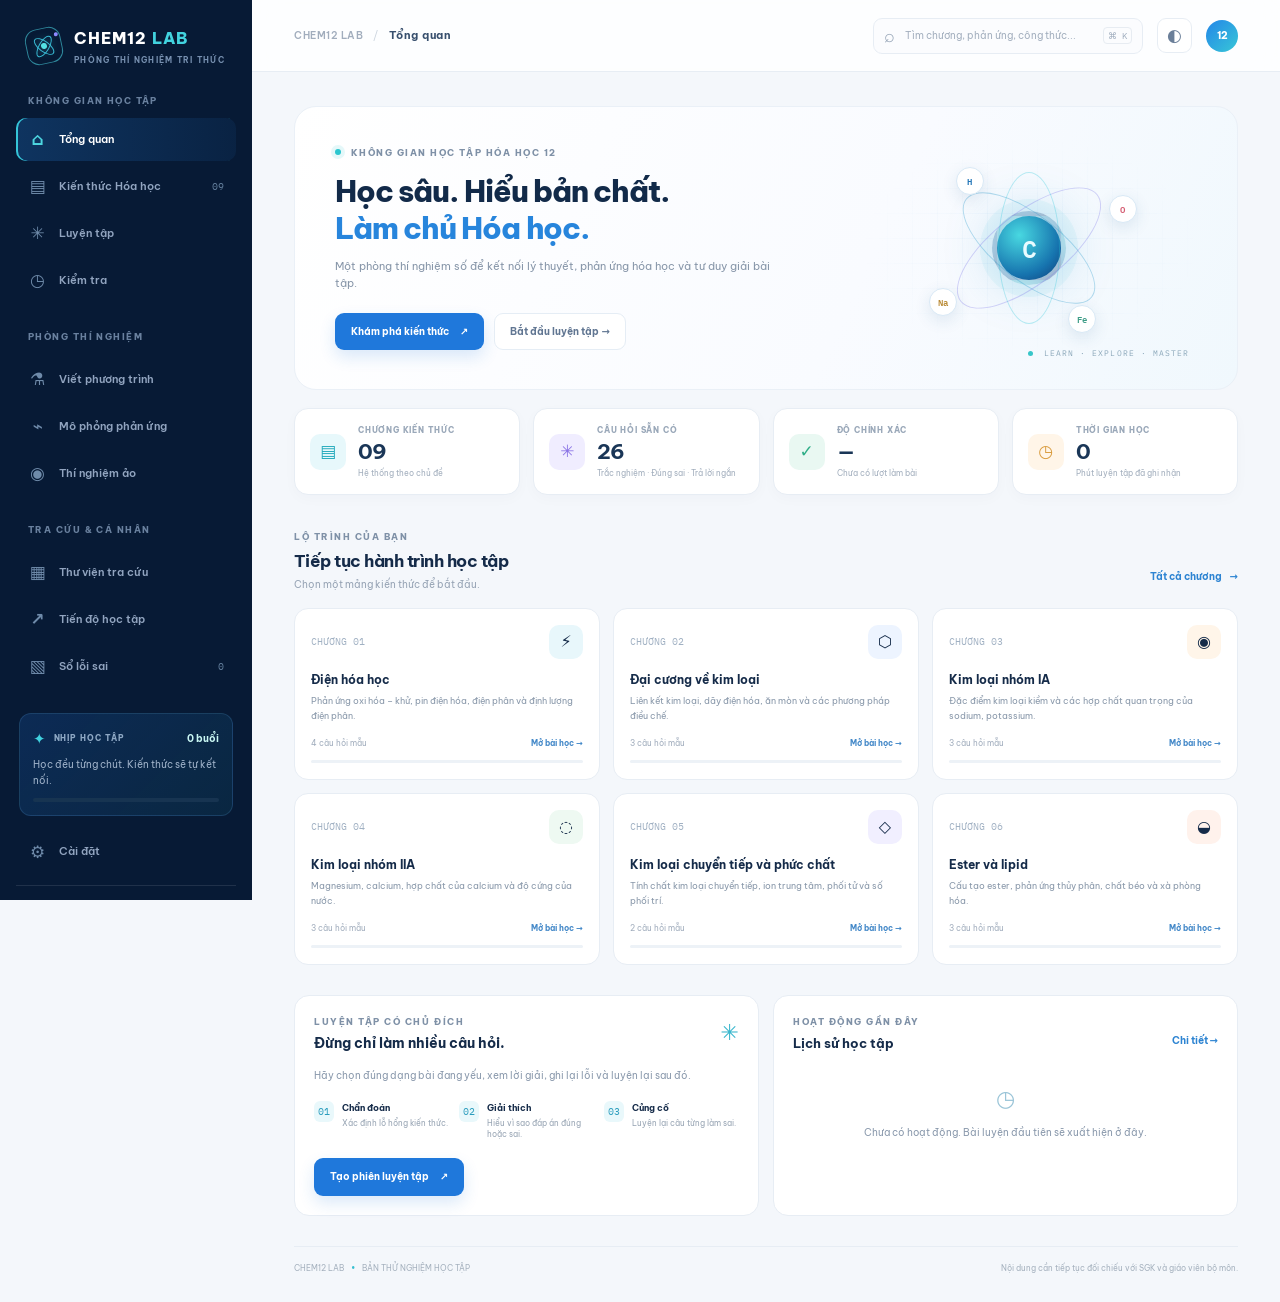
==== chem12-lab/index.html @ 18460ccc "Add CHEM12 LAB Vietnamese learning platform" ====
<!doctype html>
<html lang="vi">
<head>
<meta charset="utf-8"><meta name="viewport" content="width=device-width,initial-scale=1"><meta name="theme-color" content="#071a35">
<meta name="description" content="CHEM12 LAB - Không gian học tập, luyện tập và khám phá Hóa học lớp 12 bằng tiếng Việt.">
<title>CHEM12 LAB | Học Hóa 12 thông minh</title>
<link rel="preconnect" href="https://fonts.googleapis.com"><link rel="preconnect" href="https://fonts.gstatic.com" crossorigin>
<link href="https://fonts.googleapis.com/css2?family=Be+Vietnam+Pro:wght@400;500;600;700;800&family=IBM+Plex+Mono:wght@400;500;600&display=swap" rel="stylesheet">
<link rel="stylesheet" href="styles.css"><script defer src="app.js"></script>
</head>
<body>
<div class="app-shell">
<aside class="sidebar" id="sidebar">
<a class="brand" href="#tong-quan" aria-label="CHEM12 LAB - Trang chủ"><span class="brand-mark"><span class="brand-orbit"></span><span class="brand-dot"></span></span><span><strong>CHEM12 <em>LAB</em></strong><small>PHÒNG THÍ NGHIỆM TRI THỨC</small></span></a>
<div class="side-label">KHÔNG GIAN HỌC TẬP</div>
<nav class="nav-list" id="main-nav" aria-label="Điều hướng chính">
<button class="nav-item active" data-view="home"><span class="nav-icon">⌂</span><span>Tổng quan</span></button>
<button class="nav-item" data-view="knowledge"><span class="nav-icon">▤</span><span>Kiến thức Hóa học</span><span class="nav-count">09</span></button>
<button class="nav-item" data-view="practice"><span class="nav-icon">✳</span><span>Luyện tập</span></button>
<button class="nav-item" data-view="exam"><span class="nav-icon">◷</span><span>Kiểm tra</span></button>
<div class="side-label side-label-spaced">PHÒNG THÍ NGHIỆM</div>
<button class="nav-item" data-view="equations"><span class="nav-icon">⚗</span><span>Viết phương trình</span></button>
<button class="nav-item" data-view="lab"><span class="nav-icon">⌁</span><span>Mô phỏng phản ứng</span></button>
<button class="nav-item" data-view="experiments"><span class="nav-icon">◉</span><span>Thí nghiệm ảo</span></button>
<div class="side-label side-label-spaced">TRA CỨU & CÁ NHÂN</div>
<button class="nav-item" data-view="reference"><span class="nav-icon">▦</span><span>Thư viện tra cứu</span></button>
<button class="nav-item" data-view="progress"><span class="nav-icon">↗</span><span>Tiến độ học tập</span></button>
<button class="nav-item" data-view="notebook"><span class="nav-icon">▧</span><span>Sổ lỗi sai</span><span class="nav-count" id="error-count">0</span></button>
</nav>
<div class="sidebar-bottom">
<div class="streak-card"><div class="streak-top"><span class="streak-flame">✦</span><span>NHỊP HỌC TẬP</span><b id="streak-days">0 ngày</b></div><p>Học đều từng chút. Kiến thức sẽ tự kết nối.</p><div class="streak-track"><i id="streak-fill"></i></div></div>
<button class="nav-item settings-link" data-view="settings"><span class="nav-icon">⚙</span><span>Cài đặt</span></button>
<div class="profile-mini"><div class="avatar">12</div><div><strong>Học sinh Hóa 12</strong><small>Hồ sơ trên thiết bị này</small></div><span class="online-dot"></span></div>
</div>
</aside>
<main class="main-area">
<header class="topbar"><div class="topbar-left"><button class="mobile-menu" id="mobile-menu" aria-label="Mở điều hướng">☰</button><div class="breadcrumb"><span>CHEM12 LAB</span><b>/</b><strong id="breadcrumb-current">Tổng quan</strong></div></div><div class="topbar-actions"><label class="global-search"><span>⌕</span><input id="global-search" type="search" placeholder="Tìm chương, phản ứng, công thức..." autocomplete="off"><kbd>⌘ K</kbd></label><button class="icon-button" id="theme-toggle" aria-label="Đổi giao diện" title="Đổi giao diện">◐</button><div class="top-avatar">12</div></div></header>
<div class="content-wrap" id="view-root">
<section class="welcome-row"><div><div class="eyebrow"><span class="eyebrow-pulse"></span> KHÔNG GIAN HỌC TẬP HÓA HỌC 12</div><h1>Học sâu. Hiểu bản chất.<br><span>Làm chủ Hóa học.</span></h1><p class="welcome-copy">Một phòng thí nghiệm số để kết nối lý thuyết, phản ứng hóa học và tư duy giải bài tập.</p><div class="welcome-actions"><button class="btn btn-primary" data-goto="knowledge">Khám phá kiến thức <span>↗</span></button><button class="btn btn-quiet" data-goto="practice">Bắt đầu luyện tập <span>→</span></button></div></div>
<div class="hero-visual" aria-hidden="true"><div class="hero-grid"></div><div class="orbit orbit-one"></div><div class="orbit orbit-two"></div><div class="orbit orbit-three"></div><div class="molecule-core">C</div><span class="atom atom-a">H</span><span class="atom atom-b">O</span><span class="atom atom-c">Na</span><span class="atom atom-d">Fe</span><div class="visual-caption"><i></i> LEARN · EXPLORE · MASTER</div></div></section>
<section class="stats-grid" id="home-stats">
<article class="stat-card"><div class="stat-icon cyan">▤</div><div><span>CHƯƠNG KIẾN THỨC</span><strong id="stat-chapters">09</strong><small>Hệ thống theo chủ đề</small></div></article>
<article class="stat-card"><div class="stat-icon violet">✳</div><div><span>CÂU HỎI SẴN CÓ</span><strong id="stat-questions">24</strong><small>Trắc nghiệm · Đúng sai · Trả lời ngắn</small></div></article>
<article class="stat-card"><div class="stat-icon mint">✓</div><div><span>ĐỘ CHÍNH XÁC</span><strong id="stat-accuracy">—</strong><small id="stat-attempts">Chưa có lượt làm bài</small></div></article>
<article class="stat-card"><div class="stat-icon amber">◷</div><div><span>THỜI GIAN HỌC</span><strong id="stat-time">0</strong><small>Phút luyện tập đã ghi nhận</small></div></article>
</section>
<section class="section-block"><div class="section-heading"><div><div class="eyebrow">LỘ TRÌNH CỦA BẠN</div><h2>Tiếp tục hành trình học tập</h2><p>Chọn một mảng kiến thức để bắt đầu.</p></div><button class="text-link" data-goto="knowledge">Tất cả chương <span>→</span></button></div><div class="module-grid" id="home-modules"></div></section>
<section class="dashboard-bottom">
<article class="panel focus-panel"><div class="panel-heading"><div><div class="eyebrow">LUYỆN TẬP CÓ CHỦ ĐÍCH</div><h3>Đừng chỉ làm nhiều câu hỏi.</h3></div><span class="panel-symbol">✳</span></div><p>Hãy chọn đúng dạng bài đang yếu, xem lời giải, ghi lại lỗi và luyện lại sau đó.</p><div class="focus-list"><div><span class="focus-number">01</span><span><b>Chẩn đoán</b><small>Xác định lỗ hổng kiến thức.</small></span></div><div><span class="focus-number">02</span><span><b>Giải thích</b><small>Hiểu vì sao đáp án đúng hoặc sai.</small></span></div><div><span class="focus-number">03</span><span><b>Củng cố</b><small>Luyện lại câu từng làm sai.</small></span></div></div><button class="btn btn-primary" data-goto="practice">Tạo phiên luyện tập <span>↗</span></button></article>
<article class="panel activity-panel"><div class="section-heading compact"><div><div class="eyebrow">HOẠT ĐỘNG GẦN ĐÂY</div><h3>Lịch sử học tập</h3></div><button class="text-link" data-goto="progress">Chi tiết →</button></div><div id="recent-activity" class="activity-list"><div class="empty-state small-empty"><span>◷</span><p>Chưa có hoạt động. Bài luyện đầu tiên sẽ xuất hiện ở đây.</p></div></div></article>
</section>
<footer class="footer"><span>CHEM12 LAB <i>•</i> BẢN THỬ NGHIỆM HỌC TẬP</span><span>Nội dung cần tiếp tục đối chiếu với SGK và giáo viên bộ môn.</span></footer>
</div>
</main></div>
<div class="toast-region" id="toast-region" aria-live="polite"></div>
<div class="modal-backdrop" id="modal-backdrop" hidden><div class="modal-card" id="modal-card" role="dialog" aria-modal="true"></div></div>
</body></html>
---- chem12-lab/styles.css ----
:root{--bg:#f4f7fb;--panel:#fff;--ink:#152b49;--muted:#7e8da3;--line:#e7edf4;--navy:#071a35;--blue:#2879e8;--cyan:#27c4d8;--violet:#8a77ef;--mint:#31ba92;--amber:#e8a84a;--shadow:0 12px 36px rgba(20,43,76,.06);--font:'Be Vietnam Pro',system-ui,sans-serif;--mono:'IBM Plex Mono',monospace}
*{box-sizing:border-box}html{scroll-behavior:smooth}body{margin:0;background:var(--bg);color:var(--ink);font-family:var(--font);font-size:13px;line-height:1.55}button,input,select,textarea{font:inherit}button{cursor:pointer}.sidebar{position:fixed;z-index:20;inset:0 auto 0 0;width:252px;background:var(--navy);color:#d8e4f4;padding:24px 16px 16px;display:flex;flex-direction:column;overflow-y:auto}.brand{display:flex;align-items:center;gap:12px;padding:2px 10px 28px;color:#fff;text-decoration:none}.brand strong{display:block;font-size:16px;letter-spacing:.06em;font-weight:800}.brand em{color:#42d3df;font-style:normal}.brand small{display:block;margin-top:3px;color:#7790b0;font-size:8px;font-weight:700;letter-spacing:.16em}.brand-mark{position:relative;width:36px;height:36px;border:1px solid rgba(73,209,223,.6);border-radius:12px;display:grid;place-items:center;transform:rotate(-12deg)}.brand-mark:before,.brand-mark:after{content:"";position:absolute;border:1px solid #38b8d2;border-radius:50%;width:22px;height:9px;transform:rotate(48deg)}.brand-mark:after{transform:rotate(-48deg)}.brand-orbit{width:6px;height:6px;border-radius:50%;background:#54e1e4;box-shadow:0 0 12px #54e1e4}.brand-dot{position:absolute;width:4px;height:4px;border-radius:50%;background:#8d8aff;right:1px;top:6px}.side-label{font-size:9px;letter-spacing:.16em;color:#69809e;font-weight:800;padding:0 12px 10px}.side-label-spaced{margin-top:24px}.nav-list{display:flex;flex-direction:column;gap:4px}.nav-item{display:flex;align-items:center;gap:12px;min-height:43px;border:0;background:transparent;color:#91a4bf;text-align:left;padding:0 12px;border-radius:10px;font-size:11px;font-weight:600;transition:.2s}.nav-item:hover{background:rgba(255,255,255,.06);color:#fff}.nav-item.active{background:linear-gradient(90deg,rgba(38,135,232,.24),rgba(38,135,232,.08));color:#fff;box-shadow:inset 2px 0 #35c5d8}.nav-icon{width:19px;text-align:center;font-size:17px;color:#6f8baa}.nav-item.active .nav-icon{color:#4dd5df}.nav-count{margin-left:auto;font:10px var(--mono);color:#65819f}.sidebar-bottom{margin-top:auto}.streak-card{margin:25px 3px 14px;padding:13px;background:linear-gradient(135deg,rgba(40,121,232,.18),rgba(39,196,216,.08));border:1px solid rgba(93,160,215,.2);border-radius:12px}.streak-top{display:flex;align-items:center;gap:7px;font-size:8px;letter-spacing:.12em;font-weight:800;color:#8ea8c4}.streak-top b{margin-left:auto;color:#c8f6f2;font-size:10px;letter-spacing:0}.streak-flame{color:#41d2df;font-size:15px}.streak-card p{font-size:10px;color:#9eb1c8;margin:7px 0 10px}.streak-track{height:4px;border-radius:10px;background:#173451;overflow:hidden}.streak-track i{display:block;height:100%;width:0;background:#37d3db;border-radius:10px;transition:width .4s}.settings-link{margin-bottom:12px}.profile-mini{border-top:1px solid rgba(255,255,255,.1);padding:15px 7px 2px;display:flex;align-items:center;gap:10px}.avatar,.top-avatar{display:grid;place-items:center;border-radius:50%;background:linear-gradient(135deg,#2386e8,#38c7d7);color:#fff;font-weight:800}.avatar{width:31px;height:31px;font-size:10px}.profile-mini strong{display:block;font-size:10px;color:#d8e4f2}.profile-mini small{display:block;font-size:9px;color:#7288a4}.online-dot{width:6px;height:6px;background:#3ac99d;border-radius:50%;margin-left:auto}
.main-area{margin-left:252px;min-height:100vh}.topbar{height:72px;border-bottom:1px solid var(--line);background:rgba(255,255,255,.82);backdrop-filter:blur(14px);display:flex;align-items:center;justify-content:space-between;padding:0 42px;position:sticky;top:0;z-index:15}.breadcrumb{display:flex;align-items:center;gap:10px;font-size:10px;color:#a1adbd;font-weight:600;letter-spacing:.05em}.breadcrumb b{color:#ccd5df;font-weight:400}.breadcrumb strong{color:#38506e;font-size:11px}.topbar-actions{display:flex;align-items:center;gap:14px}.global-search{height:36px;width:270px;display:flex;align-items:center;gap:8px;padding:0 10px;border:1px solid var(--line);background:#fbfcfe;border-radius:9px;color:#94a3b5}.global-search span{font-size:18px}.global-search input{border:0;outline:0;background:transparent;width:100%;min-width:0;color:var(--ink);font-size:10px}.global-search input::placeholder{color:#a4b0bf}.global-search kbd{white-space:nowrap;border:1px solid #e7ecf2;border-radius:4px;padding:2px 4px;font:9px var(--mono);color:#9eacbd}.icon-button{width:35px;height:35px;border:1px solid var(--line);border-radius:9px;background:#fff;color:#6b7f99;font-size:17px}.top-avatar{width:32px;height:32px;font-size:10px}.mobile-menu{display:none;border:0;background:transparent;color:var(--ink);font-size:21px}.content-wrap{max-width:1500px;margin:auto;padding:34px 42px 28px}.welcome-row{display:grid;grid-template-columns:1.2fr .8fr;align-items:center;gap:24px;min-height:265px;background:linear-gradient(115deg,#fff 0%,#f9fbff 60%,#f0f8fd 100%);border:1px solid #eaf0f7;border-radius:22px;padding:31px 40px;position:relative;overflow:hidden}.eyebrow{font-size:9px;letter-spacing:.17em;font-weight:800;color:#7f91a7}.eyebrow-pulse{display:inline-block;width:6px;height:6px;background:#2ac6cf;box-shadow:0 0 0 4px rgba(42,198,207,.12);border-radius:50%;margin-right:6px;vertical-align:1px}.welcome-row h1{font-size:30px;line-height:1.25;letter-spacing:-.04em;margin:13px 0 10px;font-weight:800;color:#122a49}.welcome-row h1 span{color:#2785dc}.welcome-copy{font-size:11px;color:#8796a9;max-width:450px;margin:0 0 21px}.welcome-actions{display:flex;gap:10px;flex-wrap:wrap}.btn{border-radius:9px;border:1px solid transparent;padding:10px 15px;font-size:10px;font-weight:700;transition:.2s}.btn-primary{background:#1f78db;color:#fff;box-shadow:0 7px 16px rgba(31,120,219,.16)}.btn-primary:hover{background:#1768c2;transform:translateY(-1px)}.btn-primary span{margin-left:9px}.btn-quiet{background:#fff;border-color:#e5edf5;color:#617692}.btn-quiet:hover{border-color:#b8d8f1;color:#2376c9}.hero-visual{height:220px;position:relative;display:grid;place-items:center;isolation:isolate}.hero-grid{position:absolute;inset:0;background-image:linear-gradient(rgba(38,130,204,.05) 1px,transparent 1px),linear-gradient(90deg,rgba(38,130,204,.05) 1px,transparent 1px);background-size:25px 25px;mask-image:radial-gradient(ellipse,black,transparent 72%);z-index:-1}.molecule-core{display:grid;place-items:center;width:74px;height:74px;border-radius:50%;color:#e8fbff;font:600 25px var(--mono);background:radial-gradient(circle at 35% 30%,#48d8e1,#1673ae 65%,#113b76);border:5px solid rgba(255,255,255,.6);box-shadow:0 0 0 12px rgba(53,190,219,.08),0 0 50px rgba(35,143,201,.25)}.orbit{position:absolute;border:1px solid rgba(47,154,202,.35);border-radius:50%;width:160px;height:66px;transform:rotate(38deg)}.orbit-two{transform:rotate(-38deg);width:174px;height:72px;border-color:rgba(133,126,232,.35)}.orbit-three{transform:rotate(90deg);width:152px;height:62px;border-color:rgba(39,196,216,.3)}.atom{position:absolute;display:grid;place-items:center;width:28px;height:28px;border-radius:50%;background:#fff;box-shadow:0 5px 16px rgba(30,90,140,.12);font:600 9px var(--mono);color:#2275b7;border:1px solid #d9e9f6}.atom-a{top:29px;left:28%}.atom-b{top:57px;right:18%;color:#d45d72}.atom-c{bottom:42px;left:20%;color:#ba8b36}.atom-d{bottom:25px;right:30%;color:#3d9c86}.visual-caption{position:absolute;bottom:0;right:8px;font:8px var(--mono);letter-spacing:.13em;color:#8ca8ba}.visual-caption i{display:inline-block;width:5px;height:5px;background:#38c6c9;border-radius:50%;margin-right:5px}
.stats-grid{display:grid;grid-template-columns:repeat(4,1fr);gap:13px;margin:18px 0 35px}.stat-card{background:var(--panel);border:1px solid var(--line);border-radius:14px;padding:15px;display:flex;align-items:center;gap:12px;box-shadow:0 4px 14px rgba(20,43,76,.025)}.stat-icon{width:36px;height:36px;border-radius:10px;display:grid;place-items:center;font-size:17px}.stat-icon.cyan{background:#e7f8fb;color:#25aabc}.stat-icon.violet{background:#f0edff;color:#8972e5}.stat-icon.mint{background:#e9f8f2;color:#2dad86}.stat-icon.amber{background:#fff5e8;color:#d99b3d}.stat-card span{display:block;font-size:8px;letter-spacing:.1em;color:#9aa8b9;font-weight:800}.stat-card strong{display:block;font-size:21px;line-height:1.3;color:#1a3657;letter-spacing:-.04em;margin-top:2px}.stat-card small{display:block;color:#a2aebd;font-size:8px;margin-top:1px}.section-block{margin:0 0 30px}.section-heading{display:flex;align-items:end;justify-content:space-between;gap:16px;margin-bottom:15px}.section-heading h2{font-size:17px;letter-spacing:-.03em;margin:4px 0 3px}.section-heading p{font-size:10px;color:#97a4b5;margin:0}.text-link{border:0;background:transparent;color:#2d84d2;font-size:10px;font-weight:700;padding:8px 0}.text-link span{margin-left:6px}.module-grid{display:grid;grid-template-columns:repeat(3,1fr);gap:13px}.module-card{background:#fff;border:1px solid var(--line);border-radius:14px;padding:16px;position:relative;overflow:hidden;transition:.2s;cursor:pointer}.module-card:hover{transform:translateY(-3px);box-shadow:var(--shadow);border-color:#cce2f5}.module-top{display:flex;align-items:center;justify-content:space-between}.module-index{font:10px var(--mono);color:#a1b1c3}.module-icon{width:34px;height:34px;border-radius:10px;display:grid;place-items:center;font-size:16px}.module-card h3{font-size:12px;margin:12px 0 5px}.module-card p{color:#8998aa;font-size:9px;line-height:1.6;min-height:30px;margin:0 0 13px}.module-meta{display:flex;align-items:center;justify-content:space-between;color:#a1adbd;font-size:8px}.module-meta b{color:#4388c8;font-weight:700}.module-progress{height:3px;background:#edf2f7;border-radius:8px;margin-top:10px;overflow:hidden}.module-progress i{display:block;width:0;height:100%;background:#36c2d0}.dashboard-bottom{display:grid;grid-template-columns:1fr 1fr;gap:14px}.panel{background:#fff;border:1px solid var(--line);border-radius:15px;padding:19px}.panel-heading{display:flex;justify-content:space-between;align-items:start}.panel h3{font-size:14px;margin:4px 0}.panel p{color:#8b9aad;font-size:10px}.panel-symbol{font-size:22px;color:#3ab7cd}.focus-list{display:grid;grid-template-columns:repeat(3,1fr);gap:10px;margin:17px 0}.focus-list>div{display:flex;gap:8px;align-items:start}.focus-number{font:10px var(--mono);color:#2a9cbd;background:#e9f8fb;border-radius:6px;padding:4px}.focus-list b{display:block;font-size:9px}.focus-list small{display:block;font-size:8px;color:#98a5b4;line-height:1.45;margin-top:3px}.compact{margin-bottom:8px}.compact h3{font-size:13px}.activity-list{display:flex;flex-direction:column}.activity-row{display:flex;align-items:center;gap:10px;padding:10px 0;border-bottom:1px solid #f0f3f7}.activity-row:last-child{border:0}.activity-icon{width:28px;height:28px;border-radius:8px;background:#edf6ff;color:#3289cf;display:grid;place-items:center}.activity-row b{display:block;font-size:9px}.activity-row small{display:block;font-size:8px;color:#9aa8b8}.activity-score{margin-left:auto;font:10px var(--mono);color:#2d9f86}.empty-state{text-align:center;color:#a1afbd;padding:28px 16px}.empty-state span{font-size:22px;color:#9bc5d8}.empty-state p{font-size:10px}.small-empty{padding:16px}.footer{border-top:1px solid var(--line);padding-top:15px;margin-top:30px;display:flex;justify-content:space-between;gap:15px;color:#a5b1be;font-size:8px}.footer i{color:#38bfd0;font-style:normal;padding:0 5px}
.page-head{display:flex;align-items:flex-end;justify-content:space-between;gap:18px;margin:2px 0 23px}.page-head h1{margin:5px 0;font-size:24px;letter-spacing:-.045em}.page-head p{margin:0;color:#8797aa;font-size:11px;max-width:700px}.page-actions{display:flex;gap:8px;flex-wrap:wrap}.card-grid{display:grid;grid-template-columns:repeat(3,1fr);gap:14px}.content-card{background:#fff;border:1px solid var(--line);border-radius:14px;padding:18px}.content-card h3{font-size:13px;margin:8px 0 5px}.content-card p{font-size:10px;color:#8595a9}.tag{display:inline-flex;align-items:center;border-radius:30px;padding:4px 8px;background:#edf7fc;color:#398cb8;font-size:8px;font-weight:700}.tag.violet{background:#f1efff;color:#8170d4}.tag.amber{background:#fff5e7;color:#c78b39}.tag.green{background:#e9f8f1;color:#279a79}.lesson-list{display:grid;grid-template-columns:1fr;gap:12px}.lesson-card{background:#fff;border:1px solid var(--line);border-radius:15px;padding:19px;display:grid;grid-template-columns:52px 1fr auto;gap:15px;align-items:start;cursor:pointer;transition:.2s}.lesson-card:hover{border-color:#bad8ee;box-shadow:var(--shadow)}.lesson-num{width:43px;height:43px;border-radius:12px;background:#eaf6fc;display:grid;place-items:center;color:#2b92bd;font:600 12px var(--mono)}.lesson-card h3{margin:1px 0 4px;font-size:13px}.lesson-card p{margin:0;color:#8798aa;font-size:10px}.lesson-arrow{align-self:center;color:#6b9bc0;font-size:18px}.lesson-detail{background:#fff;border:1px solid var(--line);border-radius:16px;padding:24px}.lesson-detail h2{font-size:19px;margin:5px 0 10px}.lesson-detail h3{font-size:13px;margin:22px 0 8px}.lesson-detail p,.lesson-detail li{font-size:11px;color:#687d96;line-height:1.8}.lesson-detail ul{padding-left:18px}.formula-box{background:#f2f8fc;border:1px solid #e0edf6;border-radius:10px;padding:13px;margin:10px 0;font:13px var(--mono);color:#1e699a}.note-box{background:#fff9ed;border-left:3px solid #eab253;padding:11px 13px;border-radius:8px;color:#846a3e;font-size:10px;margin:14px 0}.filter-row{display:flex;flex-wrap:wrap;gap:9px;margin-bottom:16px}.field{display:flex;flex-direction:column;gap:5px}.field label{color:#8293a8;font-size:9px;font-weight:700}.field input,.field select,.field textarea{border:1px solid #e2eaf2;background:#fff;border-radius:8px;padding:9px 10px;outline:0;color:#24405f;font-size:10px;min-width:130px}.field input:focus,.field select:focus,.field textarea:focus{border-color:#80b9e7;box-shadow:0 0 0 3px rgba(45,132,210,.08)}.practice-layout{display:grid;grid-template-columns:285px 1fr;gap:15px;align-items:start}.settings-panel{background:#fff;border:1px solid var(--line);border-radius:14px;padding:17px;position:sticky;top:88px}.settings-panel h3{font-size:12px;margin:0 0 14px}.settings-panel .field{margin-bottom:12px}.settings-panel .field input,.settings-panel .field select{width:100%}.check-grid{display:grid;grid-template-columns:1fr 1fr;gap:8px}.check-option{display:flex;align-items:center;gap:6px;font-size:9px;color:#647c95}.check-option input{accent-color:#2882d7}.practice-main{min-width:0}.practice-banner{background:linear-gradient(110deg,#0d2c51,#144c77);border-radius:14px;padding:19px;color:#fff;margin-bottom:13px;display:flex;align-items:center;justify-content:space-between;gap:15px}.practice-banner h2{font-size:15px;margin:0 0 3px}.practice-banner p{margin:0;color:#9fc3dd;font-size:9px}.practice-count{font:20px var(--mono);color:#6de0e1}.question-card{background:#fff;border:1px solid var(--line);border-radius:14px;padding:19px;margin-bottom:12px}.question-header{display:flex;align-items:center;gap:7px;margin-bottom:12px;flex-wrap:wrap}.question-id{font:9px var(--mono);color:#95a6b9}.difficulty{font-size:8px;border-radius:20px;padding:4px 7px;background:#f1f5f9;color:#7d8da1}.bookmark-btn{margin-left:auto;border:1px solid #e8edf3;background:white;color:#94a3b4;border-radius:7px;padding:4px 8px;font-size:9px}.bookmark-btn.saved{color:#c88c2a;background:#fff8e9;border-color:#f5e4c5}.question-prompt{font-size:12px;line-height:1.8;color:#263f5e;font-weight:600;margin:0 0 13px}.question-context{background:#f6f9fc;border:1px solid #edf1f6;padding:11px 13px;border-radius:9px;color:#627991;font-size:10px;margin-bottom:13px;line-height:1.75}.option-list{display:grid;gap:8px}.option-row{display:flex;align-items:flex-start;gap:9px;border:1px solid #e8edf3;border-radius:9px;padding:10px;color:#60748c;font-size:10px;cursor:pointer}.option-row:hover{border-color:#b9d8ee;background:#f9fcff}.option-row input{accent-color:#2785d9;margin-top:2px}.tf-grid{display:grid;gap:9px}.tf-row{display:grid;grid-template-columns:1fr auto;gap:12px;align-items:center;padding:10px;border:1px solid #e8edf3;border-radius:9px}.tf-row p{font-size:10px;color:#5d728b;margin:0}.tf-actions{display:flex;gap:5px}.tf-actions button{border:1px solid #dfe7ef;border-radius:7px;padding:6px 9px;font-size:9px;background:#fff;color:#71839b}.tf-actions button.selected{background:#e8f5ff;border-color:#6aabe0;color:#236da9}.short-answer{display:flex;gap:8px;max-width:360px}.short-answer input{flex:1;min-width:0;border:1px solid #e0e8f0;border-radius:8px;padding:10px;font:12px var(--mono);outline:0}.short-answer input:focus{border-color:#6db5e6}.unit-label{align-self:center;color:#8090a4;font-size:10px}.feedback{margin-top:13px;border-radius:10px;padding:12px 14px;font-size:10px;line-height:1.75}.feedback.correct{background:#edfaf5;border:1px solid #d5f1e5;color:#327e67}.feedback.incorrect{background:#fff4f2;border:1px solid #f6dfdb;color:#a35c55}.feedback strong{display:block;margin-bottom:3px}.feedback .answer-line{font:11px var(--mono);margin:5px 0;color:#304f70}.feedback details{margin-top:7px}.feedback summary{cursor:pointer;font-weight:700}.practice-controls{display:flex;align-items:center;gap:10px;padding:12px 0}.practice-controls .muted{color:#91a0b1;font-size:9px;margin-right:auto}.score-panel{background:#fff;border:1px solid var(--line);padding:18px;border-radius:14px;margin-bottom:14px;display:flex;align-items:center;gap:18px}.score-ring{width:70px;height:70px;border-radius:50%;display:grid;place-items:center;background:conic-gradient(#2cb9a1 var(--score,0%),#eaf0f5 0);position:relative}.score-ring:after{content:"";position:absolute;inset:7px;background:#fff;border-radius:50%}.score-ring b{position:relative;z-index:1;font:600 14px var(--mono)}.score-panel h3{font-size:14px;margin:0 0 4px}.score-panel p{font-size:10px;color:#8c9bad;margin:0}
.table-wrap{overflow:auto;background:#fff;border:1px solid var(--line);border-radius:13px}table{border-collapse:collapse;width:100%;font-size:10px}th,td{text-align:left;padding:11px 13px;border-bottom:1px solid #edf1f5}th{background:#f8fafc;color:#8191a4;font-size:8px;text-transform:uppercase;letter-spacing:.1em}td{color:#536a84}tr:last-child td{border:0}.mono{font-family:var(--mono)}.tool-layout{display:grid;grid-template-columns:1fr 1fr;gap:14px}.tool-panel{background:#fff;border:1px solid var(--line);border-radius:14px;padding:18px}.tool-panel h3{font-size:13px;margin:0 0 5px}.tool-panel>p{color:#8b9aad;font-size:10px;margin:0 0 15px}.equation-input{width:100%;border:1px solid #dfe8f0;background:#fbfdff;border-radius:10px;padding:13px;font:13px var(--mono);outline:0;color:#225d8a}.equation-output{background:#f4f9fc;border:1px solid #e1edf5;border-radius:11px;padding:15px;margin-top:12px;min-height:76px}.equation-result{font:600 15px var(--mono);color:#1f648f;line-height:1.8;overflow-wrap:anywhere}.result-meta{font-size:9px;color:#8999aa;margin-top:8px}.reaction-grid{display:grid;grid-template-columns:1fr 1fr;gap:9px}.reaction-select{display:flex;flex-direction:column;gap:5px}.reaction-select label{font-size:9px;color:#8394a7;font-weight:700}.reaction-select select{width:100%;border:1px solid #e1eaf1;border-radius:8px;padding:9px;font-size:10px;background:#fff;color:#38526f}.substance-card{border:1px solid #e7eef4;border-radius:10px;padding:11px;margin-top:10px}.substance-card strong{font:600 12px var(--mono);color:#236c9e}.substance-card span{display:block;color:#8696a9;font-size:9px;margin-top:3px}.reaction-observation{border-left:3px solid #36bdc9;background:#f3fafb;padding:11px 13px;border-radius:7px;margin-top:10px;font-size:10px;color:#5a7489;line-height:1.7}
.lab-selector{display:flex;gap:8px;flex-wrap:wrap;margin:12px 0}.lab-choice{border:1px solid #e2eaf2;background:#fff;border-radius:8px;padding:8px 11px;color:#698099;font-size:9px}.lab-choice.active{background:#eaf7fb;color:#1c7e9b;border-color:#bde5ec}.simulation-stage{background:radial-gradient(ellipse at center,#163a60,#081d37 75%);border-radius:15px;min-height:270px;position:relative;overflow:hidden;padding:18px;color:white;display:grid;place-items:center}.sim-grid{position:absolute;inset:0;background-image:linear-gradient(rgba(91,156,199,.08) 1px,transparent 1px),linear-gradient(90deg,rgba(91,156,199,.08) 1px,transparent 1px);background-size:28px 28px}.sim-content{position:relative;z-index:1;width:100%;text-align:center}.sim-vessels{display:flex;align-items:end;justify-content:center;gap:30px;margin:17px auto}.vessel{width:125px;height:120px;border:2px solid rgba(166,207,232,.75);border-top:0;border-radius:0 0 22px 22px;position:relative;background:linear-gradient(180deg,transparent 35%,rgba(41,176,203,.25) 35%);overflow:hidden}.vessel:before{content:"";position:absolute;top:0;left:-5px;right:-5px;height:3px;background:#a4cde4;border-radius:4px}.liquid{position:absolute;bottom:0;left:0;right:0;height:48%;background:linear-gradient(0deg,rgba(30,111,180,.75),rgba(57,193,209,.3));transition:height .5s}.vessel-label{font-size:9px;color:#c1d8e9;margin-top:7px}.sim-particle{position:absolute;width:11px;height:11px;border-radius:50%;background:#62d5e2;box-shadow:0 0 12px rgba(98,213,226,.65);transition:all .8s}.sim-controls{display:flex;align-items:center;gap:10px;margin-top:12px}.sim-controls input{accent-color:#2785d9}.sim-controls small{color:#8ea5bd;font-size:9px}.sim-note{font-size:9px;color:#91b0c7;margin-top:10px}.experiment-grid{display:grid;grid-template-columns:repeat(3,1fr);gap:13px}.experiment-card{background:#fff;border:1px solid var(--line);border-radius:13px;padding:15px}.experiment-art{height:84px;border-radius:10px;background:linear-gradient(135deg,#edf7fb,#e9f3fa);display:grid;place-items:center;color:#3089b4;font-size:27px}.experiment-card h3{font-size:11px;margin:11px 0 4px}.experiment-card p{font-size:9px;color:#8998aa;min-height:36px}.experiment-card button{margin-top:8px}
.reference-grid{display:grid;grid-template-columns:1fr 1fr;gap:14px}.reference-panel{background:#fff;border:1px solid var(--line);border-radius:14px;padding:17px}.reference-panel h3{font-size:13px;margin:0 0 10px}.periodic-grid{display:grid;grid-template-columns:repeat(9,1fr);gap:5px}.element-tile{border:1px solid #dceaf3;background:#f5fbff;border-radius:7px;min-height:52px;padding:5px 3px;text-align:center;cursor:pointer}.element-tile:hover,.element-tile.selected{background:#e3f5fb;border-color:#5bbdd3}.element-tile b{display:block;font:600 12px var(--mono);color:#236d99}.element-tile small{display:block;font-size:7px;color:#8599ad;margin-top:2px}.element-detail{margin-top:10px;background:#f6f9fc;border-radius:9px;padding:11px;font-size:10px;color:#70849b}.element-detail b{color:#216f9c;font:600 13px var(--mono)}.search-row{display:flex;gap:8px;margin-bottom:11px}.search-row input{flex:1;min-width:0;border:1px solid #e2eaf2;border-radius:8px;padding:9px;font-size:10px}.reference-list{display:grid;gap:6px}.reference-row{display:flex;justify-content:space-between;gap:12px;padding:9px;border-bottom:1px solid #eff3f7;font-size:10px}.reference-row b{color:#47627f}.reference-row span{color:#8999aa;text-align:right}.formula-list{display:grid;gap:9px}.formula-item{border:1px solid #e9eff5;border-radius:9px;padding:11px}.formula-item b{font-size:10px}.formula-item code{display:block;font:12px var(--mono);color:#2774a4;margin:6px 0}.formula-item small{font-size:9px;color:#8998aa}
.progress-grid{display:grid;grid-template-columns:1.1fr .9fr;gap:14px}.progress-card{background:#fff;border:1px solid var(--line);border-radius:14px;padding:18px}.progress-card h3{font-size:13px;margin:0 0 14px}.bar-row{display:grid;grid-template-columns:120px 1fr 35px;gap:10px;align-items:center;margin:12px 0;font-size:9px;color:#73869d}.bar-track{height:7px;background:#edf2f6;border-radius:8px;overflow:hidden}.bar-track i{display:block;height:100%;background:linear-gradient(90deg,#2782d8,#37c6d1);border-radius:8px}.error-row{border-bottom:1px solid #edf1f5;padding:12px 0}.error-row:last-child{border:0}.error-row h4{font-size:10px;margin:0 0 4px}.error-row p{font-size:9px;color:#8998aa;margin:0 0 8px}.error-row button{margin-right:6px}
.toast-region{position:fixed;bottom:20px;right:22px;z-index:50;display:grid;gap:8px}.toast{background:#102b49;color:#e7f5ff;padding:11px 15px;border-radius:9px;box-shadow:0 10px 30px rgba(0,0,0,.16);font-size:10px;animation:toastIn .2s ease}.toast.warn{background:#7e5620}@keyframes toastIn{from{opacity:0;transform:translateY(8px)}to{opacity:1;transform:translateY(0)}}.modal-backdrop{position:fixed;inset:0;background:rgba(7,22,42,.54);z-index:60;display:grid;place-items:center;padding:18px}.modal-backdrop[hidden]{display:none}.modal-card{background:#fff;border-radius:15px;max-width:620px;width:100%;max-height:85vh;overflow:auto;padding:22px;box-shadow:0 30px 80px rgba(0,0,0,.2)}.modal-head{display:flex;justify-content:space-between;align-items:start}.modal-head h2{font-size:16px;margin:0 0 10px}.modal-close{border:0;background:#f1f5f8;border-radius:7px;width:28px;height:28px;color:#71839a}.modal-card p,.modal-card li{font-size:10px;color:#637991;line-height:1.8}.modal-card h3{font-size:12px}.hidden{display:none!important}
body.dark{--bg:#0d1726;--panel:#142237;--ink:#dbe8f5;--muted:#8da1b7;--line:#263a54;--shadow:0 12px 36px rgba(0,0,0,.2)}body.dark .topbar{background:rgba(17,33,53,.9)}body.dark .breadcrumb strong,body.dark .welcome-row h1,body.dark .stat-card strong,body.dark .section-heading h2,body.dark .panel h3,body.dark .content-card h3,body.dark .lesson-card h3,body.dark .tool-panel h3,body.dark .reference-panel h3{color:#e0edf9}body.dark .welcome-row,body.dark .stat-card,body.dark .module-card,body.dark .panel,body.dark .content-card,body.dark .lesson-card,body.dark .lesson-detail,body.dark .settings-panel,body.dark .question-card,body.dark .tool-panel,body.dark .table-wrap,body.dark .experiment-card,body.dark .reference-panel,body.dark .progress-card,body.dark .modal-card{background:#142237;border-color:#263a54}body.dark .welcome-row{background:linear-gradient(115deg,#142237,#172d47)}body.dark .welcome-copy,body.dark .module-card p,body.dark .lesson-card p,body.dark .panel p,body.dark .content-card p,body.dark .lesson-detail p,body.dark .lesson-detail li,body.dark .question-prompt,body.dark .question-context,body.dark .reference-row b{color:#b3c6d9}body.dark .global-search,body.dark .icon-button,body.dark .btn-quiet,body.dark .field input,body.dark .field select,body.dark .option-row,body.dark .tf-row,body.dark .tf-actions button,body.dark .short-answer input,body.dark .equation-input,body.dark .reaction-select select,body.dark .lab-choice,body.dark .search-row input{background:#182b43;border-color:#314962;color:#d7e6f4}body.dark .activity-row,body.dark th,body.dark td,body.dark .error-row,body.dark .reference-row{border-color:#283d56}body.dark .formula-box,body.dark .question-context,body.dark .element-detail,body.dark .formula-item,body.dark .equation-output{background:#1a304a;border-color:#2b465e;color:#bdd0e1}body.dark .score-ring:after{background:#142237}body.dark .feedback.correct{background:#17372f;color:#a6dec9}body.dark .feedback.incorrect{background:#3b292a;color:#edb7b0}body.dark .stat-card small,body.dark .stat-card span,body.dark .module-meta,body.dark .footer{color:#8196ad}
@media(max-width:1180px){.sidebar{width:225px}.main-area{margin-left:225px}.content-wrap{padding:28px 26px}.topbar{padding:0 26px}.module-grid{grid-template-columns:repeat(2,1fr)}.welcome-row{padding:27px}.stats-grid{grid-template-columns:repeat(2,1fr)}}
@media(max-width:850px){.sidebar{transform:translateX(-100%);transition:transform .25s;width:260px;box-shadow:20px 0 45px rgba(0,0,0,.13)}.sidebar.open{transform:translateX(0)}.main-area{margin-left:0}.mobile-menu{display:block}.topbar{height:62px;padding:0 18px}.content-wrap{padding:22px 18px}.global-search{width:min(38vw,250px)}.welcome-row{grid-template-columns:1fr}.hero-visual{position:absolute;right:-25px;top:18px;width:240px;opacity:.3;pointer-events:none}.welcome-row>div:first-child{position:relative;z-index:1}.tool-layout,.reference-grid,.progress-grid{grid-template-columns:1fr}.practice-layout{grid-template-columns:1fr}.settings-panel{position:static}.experiment-grid{grid-template-columns:repeat(2,1fr)}}
@media(max-width:600px){.breadcrumb span,.breadcrumb b{display:none}.breadcrumb{font-size:9px}.topbar-actions{gap:7px}.global-search{width:39vw;height:33px}.global-search kbd{display:none}.top-avatar{display:none}.content-wrap{padding:17px 12px}.welcome-row{padding:24px 20px;min-height:280px}.welcome-row h1{font-size:25px}.hero-visual{right:-65px;top:55px}.stats-grid{gap:8px;margin-bottom:26px}.stat-card{padding:11px;gap:8px}.stat-icon{width:30px;height:30px}.stat-card strong{font-size:18px}.stat-card small{font-size:7px}.module-grid,.dashboard-bottom,.card-grid{grid-template-columns:1fr}.section-heading{align-items:start}.focus-list{grid-template-columns:1fr}.focus-list>div{align-items:center}.footer{flex-direction:column}.page-head{align-items:start;flex-direction:column}.page-head h1{font-size:21px}.lesson-card{grid-template-columns:42px 1fr auto;padding:13px;gap:10px}.lesson-num{width:38px;height:38px}.question-card,.tool-panel,.panel,.progress-card,.reference-panel{padding:14px}.reaction-grid{grid-template-columns:1fr}.periodic-grid{grid-template-columns:repeat(6,1fr)}.experiment-grid{grid-template-columns:1fr 1fr}.sim-vessels{gap:12px}.vessel{width:105px;height:108px}.tf-row{grid-template-columns:1fr}.tf-actions{justify-content:flex-start}.score-panel{gap:12px}.score-ring{width:60px;height:60px}.practice-banner{padding:15px}.practice-controls{flex-wrap:wrap}.practice-controls .muted{width:100%}}
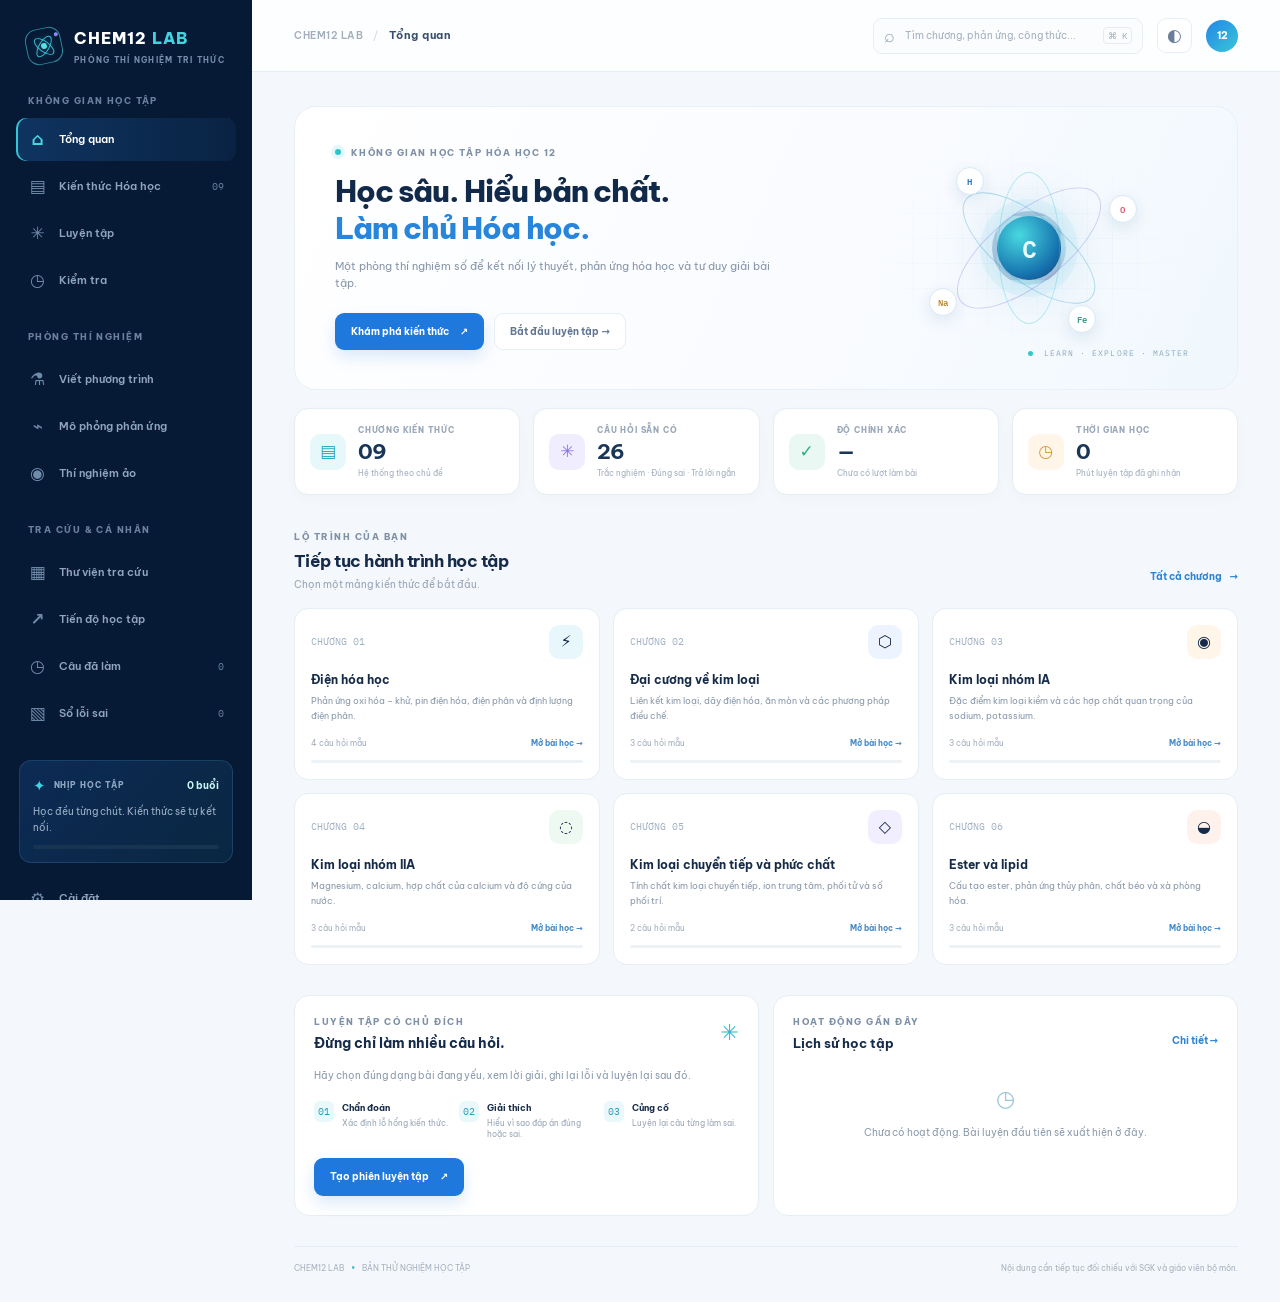
==== commit a73f43db: "Expand CHEM12 question bank and add answer review history" ====
--- a/chem12-lab/index.html
+++ b/chem12-lab/index.html
@@ -6,7 +6,17 @@
 <title>CHEM12 LAB | Học Hóa 12 thông minh</title>
 <link rel="preconnect" href="https://fonts.googleapis.com"><link rel="preconnect" href="https://fonts.gstatic.com" crossorigin>
 <link href="https://fonts.googleapis.com/css2?family=Be+Vietnam+Pro:wght@400;500;600;700;800&family=IBM+Plex+Mono:wght@400;500;600&display=swap" rel="stylesheet">
-<link rel="stylesheet" href="styles.css"><script defer src="app.js"></script>
+<link rel="stylesheet" href="styles.css">
+<script defer src="questions-core.js"></script>
+<script defer src="questions-part-0.js"></script>
+<script defer src="questions-part-1.js"></script>
+<script defer src="questions-part-2.js"></script>
+<script defer src="questions-part-3.js"></script>
+<script defer src="questions-part-4.js"></script>
+<script defer src="questions-part-5.js"></script>
+<script defer src="questions-part-6.js"></script>
+<script defer src="questions-part-7.js"></script>
+<script defer src="app.js"></script>
 </head>
 <body>
 <div class="app-shell">
@@ -25,6 +35,7 @@
 <div class="side-label side-label-spaced">TRA CỨU & CÁ NHÂN</div>
 <button class="nav-item" data-view="reference"><span class="nav-icon">▦</span><span>Thư viện tra cứu</span></button>
 <button class="nav-item" data-view="progress"><span class="nav-icon">↗</span><span>Tiến độ học tập</span></button>
+<button class="nav-item" data-view="review"><span class="nav-icon">◷</span><span>Câu đã làm</span><span class="nav-count" id="attempt-count">0</span></button>
 <button class="nav-item" data-view="notebook"><span class="nav-icon">▧</span><span>Sổ lỗi sai</span><span class="nav-count" id="error-count">0</span></button>
 </nav>
 <div class="sidebar-bottom">
--- a/chem12-lab/styles.css
+++ b/chem12-lab/styles.css
@@ -11,4 +11,46 @@
 body.dark{--bg:#0d1726;--panel:#142237;--ink:#dbe8f5;--muted:#8da1b7;--line:#263a54;--shadow:0 12px 36px rgba(0,0,0,.2)}body.dark .topbar{background:rgba(17,33,53,.9)}body.dark .breadcrumb strong,body.dark .welcome-row h1,body.dark .stat-card strong,body.dark .section-heading h2,body.dark .panel h3,body.dark .content-card h3,body.dark .lesson-card h3,body.dark .tool-panel h3,body.dark .reference-panel h3{color:#e0edf9}body.dark .welcome-row,body.dark .stat-card,body.dark .module-card,body.dark .panel,body.dark .content-card,body.dark .lesson-card,body.dark .lesson-detail,body.dark .settings-panel,body.dark .question-card,body.dark .tool-panel,body.dark .table-wrap,body.dark .experiment-card,body.dark .reference-panel,body.dark .progress-card,body.dark .modal-card{background:#142237;border-color:#263a54}body.dark .welcome-row{background:linear-gradient(115deg,#142237,#172d47)}body.dark .welcome-copy,body.dark .module-card p,body.dark .lesson-card p,body.dark .panel p,body.dark .content-card p,body.dark .lesson-detail p,body.dark .lesson-detail li,body.dark .question-prompt,body.dark .question-context,body.dark .reference-row b{color:#b3c6d9}body.dark .global-search,body.dark .icon-button,body.dark .btn-quiet,body.dark .field input,body.dark .field select,body.dark .option-row,body.dark .tf-row,body.dark .tf-actions button,body.dark .short-answer input,body.dark .equation-input,body.dark .reaction-select select,body.dark .lab-choice,body.dark .search-row input{background:#182b43;border-color:#314962;color:#d7e6f4}body.dark .activity-row,body.dark th,body.dark td,body.dark .error-row,body.dark .reference-row{border-color:#283d56}body.dark .formula-box,body.dark .question-context,body.dark .element-detail,body.dark .formula-item,body.dark .equation-output{background:#1a304a;border-color:#2b465e;color:#bdd0e1}body.dark .score-ring:after{background:#142237}body.dark .feedback.correct{background:#17372f;color:#a6dec9}body.dark .feedback.incorrect{background:#3b292a;color:#edb7b0}body.dark .stat-card small,body.dark .stat-card span,body.dark .module-meta,body.dark .footer{color:#8196ad}
 @media(max-width:1180px){.sidebar{width:225px}.main-area{margin-left:225px}.content-wrap{padding:28px 26px}.topbar{padding:0 26px}.module-grid{grid-template-columns:repeat(2,1fr)}.welcome-row{padding:27px}.stats-grid{grid-template-columns:repeat(2,1fr)}}
 @media(max-width:850px){.sidebar{transform:translateX(-100%);transition:transform .25s;width:260px;box-shadow:20px 0 45px rgba(0,0,0,.13)}.sidebar.open{transform:translateX(0)}.main-area{margin-left:0}.mobile-menu{display:block}.topbar{height:62px;padding:0 18px}.content-wrap{padding:22px 18px}.global-search{width:min(38vw,250px)}.welcome-row{grid-template-columns:1fr}.hero-visual{position:absolute;right:-25px;top:18px;width:240px;opacity:.3;pointer-events:none}.welcome-row>div:first-child{position:relative;z-index:1}.tool-layout,.reference-grid,.progress-grid{grid-template-columns:1fr}.practice-layout{grid-template-columns:1fr}.settings-panel{position:static}.experiment-grid{grid-template-columns:repeat(2,1fr)}}
-@media(max-width:600px){.breadcrumb span,.breadcrumb b{display:none}.breadcrumb{font-size:9px}.topbar-actions{gap:7px}.global-search{width:39vw;height:33px}.global-search kbd{display:none}.top-avatar{display:none}.content-wrap{padding:17px 12px}.welcome-row{padding:24px 20px;min-height:280px}.welcome-row h1{font-size:25px}.hero-visual{right:-65px;top:55px}.stats-grid{gap:8px;margin-bottom:26px}.stat-card{padding:11px;gap:8px}.stat-icon{width:30px;height:30px}.stat-card strong{font-size:18px}.stat-card small{font-size:7px}.module-grid,.dashboard-bottom,.card-grid{grid-template-columns:1fr}.section-heading{align-items:start}.focus-list{grid-template-columns:1fr}.focus-list>div{align-items:center}.footer{flex-direction:column}.page-head{align-items:start;flex-direction:column}.page-head h1{font-size:21px}.lesson-card{grid-template-columns:42px 1fr auto;padding:13px;gap:10px}.lesson-num{width:38px;height:38px}.question-card,.tool-panel,.panel,.progress-card,.reference-panel{padding:14px}.reaction-grid{grid-template-columns:1fr}.periodic-grid{grid-template-columns:repeat(6,1fr)}.experiment-grid{grid-template-columns:1fr 1fr}.sim-vessels{gap:12px}.vessel{width:105px;height:108px}.tf-row{grid-template-columns:1fr}.tf-actions{justify-content:flex-start}.score-panel{gap:12px}.score-ring{width:60px;height:60px}.practice-banner{padding:15px}.practice-controls{flex-wrap:wrap}.practice-controls .muted{width:100%}}+@media(max-width:600px){.breadcrumb span,.breadcrumb b{display:none}.breadcrumb{font-size:9px}.topbar-actions{gap:7px}.global-search{width:39vw;height:33px}.global-search kbd{display:none}.top-avatar{display:none}.content-wrap{padding:17px 12px}.welcome-row{padding:24px 20px;min-height:280px}.welcome-row h1{font-size:25px}.hero-visual{right:-65px;top:55px}.stats-grid{gap:8px;margin-bottom:26px}.stat-card{padding:11px;gap:8px}.stat-icon{width:30px;height:30px}.stat-card strong{font-size:18px}.stat-card small{font-size:7px}.module-grid,.dashboard-bottom,.card-grid{grid-template-columns:1fr}.section-heading{align-items:start}.focus-list{grid-template-columns:1fr}.focus-list>div{align-items:center}.footer{flex-direction:column}.page-head{align-items:start;flex-direction:column}.page-head h1{font-size:21px}.lesson-card{grid-template-columns:42px 1fr auto;padding:13px;gap:10px}.lesson-num{width:38px;height:38px}.question-card,.tool-panel,.panel,.progress-card,.reference-panel{padding:14px}.reaction-grid{grid-template-columns:1fr}.periodic-grid{grid-template-columns:repeat(6,1fr)}.experiment-grid{grid-template-columns:1fr 1fr}.sim-vessels{gap:12px}.vessel{width:105px;height:108px}.tf-row{grid-template-columns:1fr}.tf-actions{justify-content:flex-start}.score-panel{gap:12px}.score-ring{width:60px;height:60px}.practice-banner{padding:15px}.practice-controls{flex-wrap:wrap}.practice-controls .muted{width:100%}}
+/* Căn chỉnh riêng phần đúng/sai và trải nghiệm xem lại câu đã làm */
+.tf-grid{display:grid;grid-template-columns:minmax(0,1fr);gap:10px;width:100%;min-width:0}
+.tf-row{display:grid;grid-template-columns:minmax(0,1fr) max-content;align-items:center;gap:16px;width:100%;min-width:0;box-sizing:border-box}
+.tf-row p{min-width:0;max-width:100%;margin:0;line-height:1.65;overflow-wrap:anywhere}
+.tf-actions{display:flex;align-items:center;justify-content:flex-end;gap:7px;flex:0 0 auto;white-space:nowrap}
+.tf-actions button{min-width:62px;min-height:32px;padding:6px 11px;line-height:1.2;display:inline-flex;align-items:center;justify-content:center}
+.tf-explanation{padding:8px 0 2px;border-top:1px solid rgba(65,130,120,.12);margin-top:7px}
+.tf-explanation span{font-size:9px}
+.tf-explanation p{margin:4px 0 0;font-size:10px;line-height:1.7}
+.solution-steps{margin-top:9px;padding-top:8px;border-top:1px solid rgba(100,130,160,.16)}
+.solution-steps summary{cursor:pointer;font-weight:700;font-size:10px}
+.solution-steps ol,.solution-steps ul{margin:7px 0 0;padding-left:20px}
+.solution-steps li{margin:4px 0;font-size:10px;line-height:1.7}
+.feedback-reason{margin:5px 0;line-height:1.75}
+.bank-coverage-note{margin-top:14px;padding:12px;border-radius:10px;background:#f5f9fc;border:1px solid #e7eff6}
+.bank-coverage-note>b{font-size:9px;color:#526e8c;letter-spacing:.04em}
+.bank-count-list{display:grid;gap:5px;margin:9px 0}
+.bank-count-list>div{display:flex;justify-content:space-between;gap:8px;font-size:8px;color:#7d90a6}
+.bank-count-list strong{font:600 9px var(--mono);color:#328bc0}
+.bank-coverage-note p{font-size:8px;color:#99a7b6;margin:8px 0 0;line-height:1.6}
+.review-toolbar{display:flex;justify-content:space-between;align-items:center;gap:12px;margin:0 0 14px;flex-wrap:wrap}
+.review-filter-group{display:flex;gap:7px;flex-wrap:wrap}
+.review-total{font-size:9px;color:#93a2b4}
+.review-card{background:#fff;border:1px solid var(--line);border-radius:14px;padding:17px 18px;margin-bottom:11px}
+.review-card-top{display:flex;gap:7px;align-items:center;flex-wrap:wrap;margin-bottom:10px}
+.review-status{margin-left:auto;border-radius:20px;padding:4px 8px;font-size:8px;font-weight:700}
+.review-status.good{background:#eaf8f2;color:#2b9a78}
+.review-status.bad{background:#fff0ed;color:#c46f5e}
+.review-answer{display:grid;grid-template-columns:1fr 1fr;gap:9px;margin:10px 0}
+.review-answer>div{background:#f6f9fc;border:1px solid #edf1f5;border-radius:8px;padding:9px 11px;min-width:0}
+.review-answer small{display:block;font-size:8px;color:#95a4b5;letter-spacing:.06em}
+.review-answer b{display:block;font-size:10px;color:#3c5b7b;margin-top:4px;overflow-wrap:anywhere}
+.review-statements{display:grid;gap:8px;margin:10px 0}
+.review-statement{border:1px solid #edf1f5;border-radius:9px;padding:10px}
+.review-statement b{display:block;font-size:10px;color:#45627e}
+.review-statement span{display:block;font-size:9px;color:#8395a8;margin-top:3px}
+.review-statement p{font-size:10px;color:#5f748c;margin:5px 0}
+.review-statement small{display:block;font-size:9px;line-height:1.7;color:#8798aa}
+.review-explanation{font-size:10px;line-height:1.8;color:#657d96;margin-top:10px}
+.review-footer{display:flex;align-items:center;justify-content:space-between;gap:10px;margin-top:12px;padding-top:9px;border-top:1px solid #eff3f7}
+.review-footer small{font-size:8px;color:#9ba9b8}
+@media(max-width:680px){.tf-row{grid-template-columns:minmax(0,1fr);gap:8px}.tf-actions{justify-content:flex-end;width:100%}.review-answer{grid-template-columns:1fr}.review-card{padding:14px}.review-status{margin-left:0}.review-total{width:100%}}
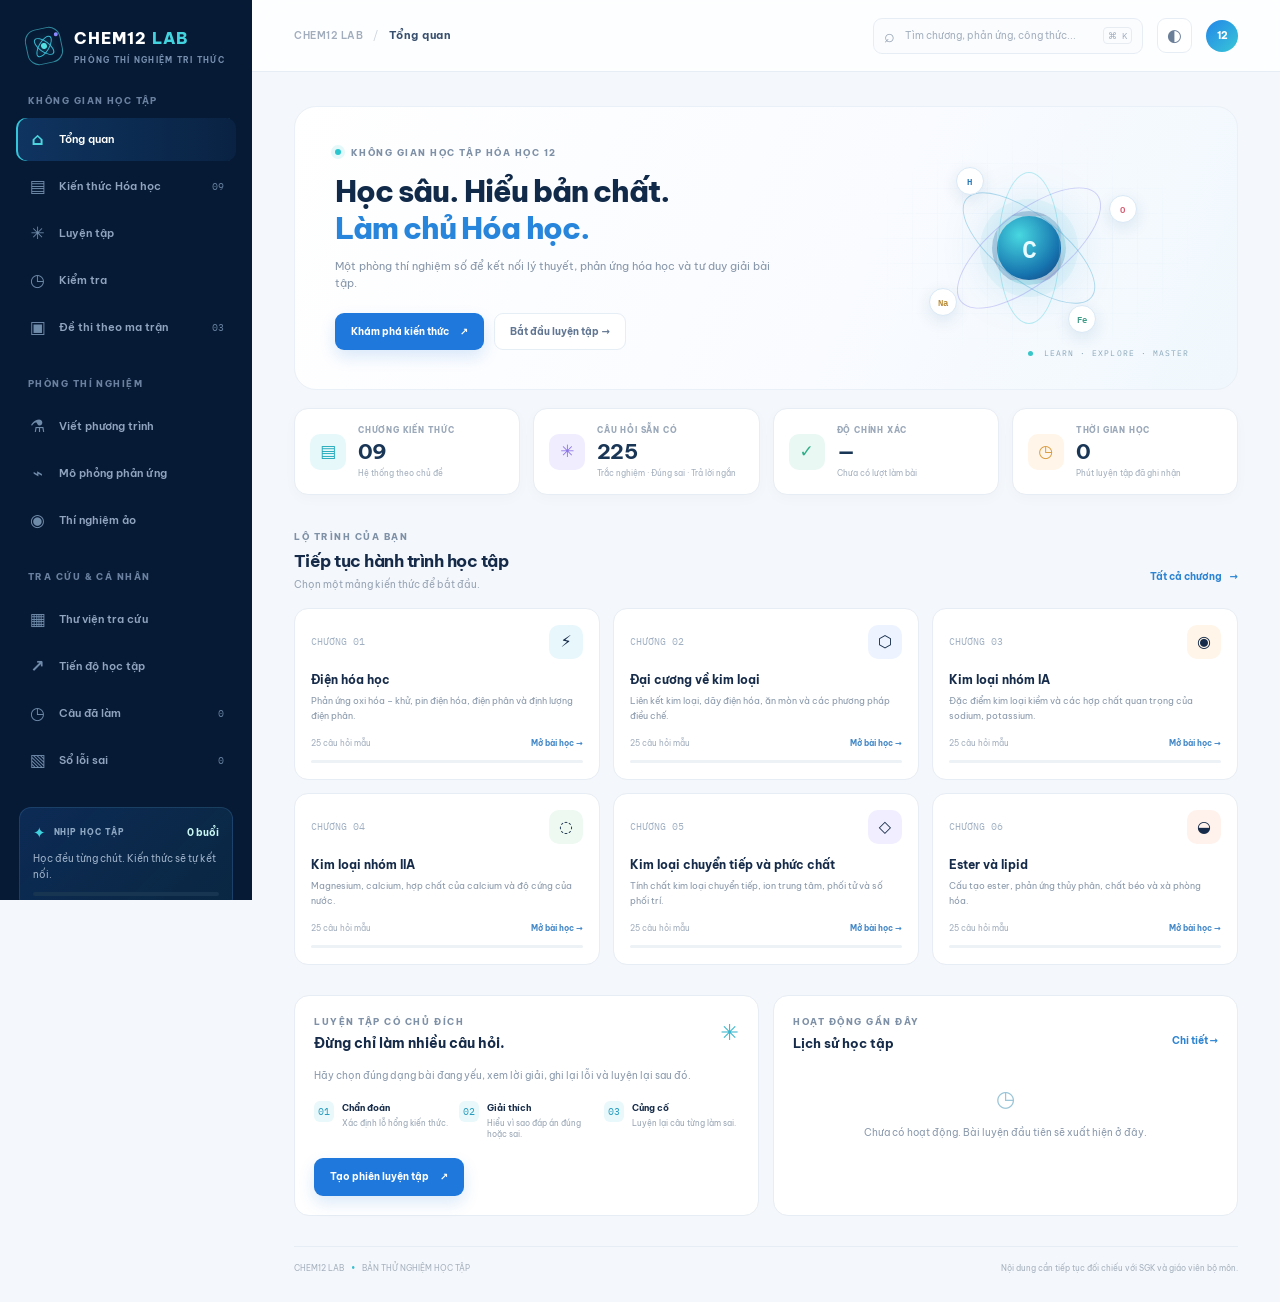
==== commit 6eff7538: "Add matrix-aligned midterm exams and detailed solutions" ====
--- a/chem12-lab/index.html
+++ b/chem12-lab/index.html
@@ -7,6 +7,7 @@
 <link rel="preconnect" href="https://fonts.googleapis.com"><link rel="preconnect" href="https://fonts.gstatic.com" crossorigin>
 <link href="https://fonts.googleapis.com/css2?family=Be+Vietnam+Pro:wght@400;500;600;700;800&family=IBM+Plex+Mono:wght@400;500;600&display=swap" rel="stylesheet">
 <link rel="stylesheet" href="styles.css">
+<script defer src="matrix-exams.js"></script>
 <script defer src="questions-core.js"></script>
 <script defer src="questions-part-0.js"></script>
 <script defer src="questions-part-1.js"></script>
@@ -28,6 +29,7 @@
 <button class="nav-item" data-view="knowledge"><span class="nav-icon">▤</span><span>Kiến thức Hóa học</span><span class="nav-count">09</span></button>
 <button class="nav-item" data-view="practice"><span class="nav-icon">✳</span><span>Luyện tập</span></button>
 <button class="nav-item" data-view="exam"><span class="nav-icon">◷</span><span>Kiểm tra</span></button>
+<button class="nav-item" data-view="matrix-exams"><span class="nav-icon">▣</span><span>Đề thi theo ma trận</span><span class="nav-count">03</span></button>
 <div class="side-label side-label-spaced">PHÒNG THÍ NGHIỆM</div>
 <button class="nav-item" data-view="equations"><span class="nav-icon">⚗</span><span>Viết phương trình</span></button>
 <button class="nav-item" data-view="lab"><span class="nav-icon">⌁</span><span>Mô phỏng phản ứng</span></button>
--- a/chem12-lab/styles.css
+++ b/chem12-lab/styles.css
@@ -54,3 +54,36 @@
 .review-footer{display:flex;align-items:center;justify-content:space-between;gap:10px;margin-top:12px;padding-top:9px;border-top:1px solid #eff3f7}
 .review-footer small{font-size:8px;color:#9ba9b8}
 @media(max-width:680px){.tf-row{grid-template-columns:minmax(0,1fr);gap:8px}.tf-actions{justify-content:flex-end;width:100%}.review-answer{grid-template-columns:1fr}.review-card{padding:14px}.review-status{margin-left:0}.review-total{width:100%}}
+
+body.dark .review-card,body.dark .bank-coverage-note{background:#142237;border-color:#263a54}
+body.dark .review-answer>div,body.dark .review-statement{background:#1a304a;border-color:#2b465e}
+body.dark .review-answer b,body.dark .review-statement b{color:#d1e2f1}
+body.dark .review-explanation,body.dark .review-statement p,body.dark .review-statement small,body.dark .review-total{color:#9db2c8}
+body.dark .bank-coverage-note>b{color:#afc5d9}
+body.dark .bank-count-list>div{color:#9db2c8}
+body.dark .review-footer{border-color:#283d56}
+
+.mx-blueprint,.mx-set-card,.mx-question,.mx-history-row{background:#fff;border:1px solid var(--line);border-radius:13px}
+.mx-blueprint{padding:17px;margin-bottom:15px}.mx-blueprint h2{font-size:17px;color:#334e68;margin:6px 0 13px}
+.mx-blueprint-grid{display:grid;grid-template-columns:repeat(4,1fr);gap:8px}
+.mx-blueprint-grid>div{display:flex;flex-direction:column;gap:3px;padding:10px;border-radius:9px;background:#f3f8fb}
+.mx-blueprint-grid b{font:700 22px var(--mono);color:#278ca8}.mx-blueprint-grid span{font-size:10px;font-weight:700;color:#58728b}.mx-blueprint-grid small{font-size:8px;color:#92a5b5}
+.mx-level-strip{display:flex;gap:8px;flex-wrap:wrap;margin-top:10px}.mx-level-strip span{font-size:9px;padding:6px 9px;border-radius:20px;background:#f5f8fa;color:#72879b}
+.mx-coverage{border-top:1px solid #edf1f5;margin-top:13px;padding-top:10px}.mx-coverage summary{cursor:pointer;font-size:10px;font-weight:700;color:#4b6a86}
+.mx-coverage-table{display:grid;gap:0;margin-top:9px}.mx-coverage-table>div{display:grid;grid-template-columns:78px minmax(0,1fr);gap:9px;padding:8px;border-bottom:1px solid #eef2f5;font-size:9px}.mx-coverage-table b{color:#3989a7;font-family:var(--mono)}.mx-coverage-table span{color:#6c8298}
+.mx-set-grid{display:grid;grid-template-columns:repeat(3,minmax(0,1fr));gap:12px}.mx-set-card{padding:15px;display:flex;flex-direction:column;min-height:190px}.mx-set-kicker{font:700 9px var(--mono);color:#3d92ac}.mx-set-card h3{font-size:16px;color:#36516c;margin:8px 0 5px}.mx-set-card p{font-size:9px;line-height:1.6;color:#8a9caf}.mx-set-metrics{display:flex;gap:5px;flex-wrap:wrap;margin:8px 0 13px}.mx-set-metrics span{background:#f1f6f9;border-radius:5px;padding:5px 6px;font-size:8px;color:#72889d}.mx-set-foot{display:flex;align-items:center;justify-content:space-between;gap:8px;margin-top:auto}.mx-set-foot b{font:700 10px var(--mono);color:#52738d}
+.mx-history{margin-top:22px}.mx-history-row{display:grid;grid-template-columns:1fr auto auto;gap:12px;padding:10px 12px;border-bottom:1px solid var(--line);border-radius:0;align-items:center}.mx-history-row b{font-size:10px;color:#506a82}.mx-history-row small,.mx-history-row span{font-size:8px;color:#93a4b4}.mx-history-row strong{font:700 9px var(--mono);color:#398b82}.mx-note,.mx-source-note{margin-top:12px;padding:11px 13px;background:#f5f8fb;border:1px solid #e7edf2;border-radius:9px;font-size:8px;line-height:1.7;color:#899bad}
+.mx-exam-toolbar{display:flex;justify-content:space-between;gap:10px;align-items:center;flex-wrap:wrap;margin-bottom:12px}.mx-exam-toolbar span{font-size:8px;color:#8da0b2}.mx-exam-header{background:#17344d;border-radius:14px;padding:20px;color:white;margin-bottom:12px}.mx-exam-header .eyebrow{color:#80ccd2}.mx-exam-header h1{font-size:24px;color:white;margin:5px 0}.mx-exam-header p{font-size:9px;color:#bfd0df;margin:0}.mx-progress-strip{display:flex;flex-wrap:wrap;gap:6px;margin-top:13px}.mx-progress-strip span{font-size:8px;padding:5px 8px;border:1px solid #47647c;border-radius:20px;color:#d8e5ef}
+.mx-exam-instruction{font-size:9px;line-height:1.7;color:#71899f;background:#f4f8fb;border:1px solid #e4edf4;border-radius:9px;padding:11px;margin-bottom:12px}
+.mx-section-heading{display:flex;align-items:center;justify-content:space-between;gap:10px;margin:20px 0 9px;padding-bottom:8px;border-bottom:1px solid #e4ebf0;font-size:10px;font-weight:800;color:#48647e}.mx-section-heading small{font-size:8px;color:#8ea0b1;font-weight:500}
+.mx-question{padding:13px 14px;margin-bottom:9px}.mx-question-head{display:flex;align-items:center;gap:9px;margin-bottom:8px;font-size:9px;color:#398aa3}.mx-question-head span{font-size:8px;color:#879bad}.mx-question-head small{margin-left:auto;color:#99a8b7}.mx-question p{font-size:10px;line-height:1.7;color:#4b657e;margin:5px 0 10px}.mx-options{display:grid;gap:6px}.mx-option{display:flex;align-items:flex-start;gap:8px;padding:8px 9px;border:1px solid #edf1f5;border-radius:8px;font-size:9px;line-height:1.6;color:#637b91;cursor:pointer}.mx-option input{margin-top:2px;accent-color:#358da5}.mx-option b{font:700 9px var(--mono);color:#7893a7}.mx-option.is-correct{background:#eff8f3;border-color:#9cd5bc;color:#286f58}.mx-option.is-wrong{background:#fff2ef;border-color:#e6b4a6;color:#ad6257}
+.mx-explanation{background:#f5f9fb;border-radius:8px;padding:10px;margin-top:9px;font-size:9px;line-height:1.7;color:#637e96}.mx-explanation p{margin:4px 0}.mx-explanation small{font-size:8px;color:#8799aa}.mx-explanation.correct{background:#eff8f3}.mx-explanation.incorrect{background:#fff5f2}
+.mx-tf-statement{display:grid;grid-template-columns:minmax(0,1fr) auto;gap:10px;align-items:center;padding:10px 0;border-top:1px solid #eef2f5}.mx-tf-text{font-size:9px;line-height:1.7;color:#607990}.mx-tf-text small{display:block;font-size:7px;color:#9aa9b8;margin-top:3px}.mx-tf-buttons{display:flex;gap:6px}.mx-tf-buttons button{min-width:58px;padding:7px 9px;border:1px solid #dce6ee;border-radius:7px;background:white;font-size:9px;color:#75899d;cursor:pointer}.mx-tf-buttons button.selected{background:#e8f4f7;border-color:#86c4d0;color:#287a91;font-weight:700}
+.mx-answer-area{width:100%;min-height:82px;box-sizing:border-box;border:1px solid #e0e8ee;border-radius:8px;padding:10px;font:10px/1.7 inherit;resize:vertical;color:#526c82}
+.mx-solution{margin-top:11px;padding:11px;background:#f6fafc;border:1px solid #e6edf2;border-radius:8px}.mx-solution b{display:block;font-size:9px;color:#4b718a;margin:7px 0 4px}.mx-solution p,.mx-solution li{font-size:9px;line-height:1.7;color:#637e96}.mx-solution ol{padding-left:18px;margin:4px 0}.mx-rubric-row{display:flex;justify-content:space-between;gap:10px;padding:6px 0;border-bottom:1px solid #e8eef2;font-size:8px;color:#72889c}.mx-rubric-row strong{color:#3a7e89;white-space:nowrap}
+.mx-self-grade{display:flex;justify-content:space-between;align-items:center;gap:10px;margin-top:10px;padding-top:9px;border-top:1px solid #e6edf2}.mx-self-grade label{font-size:9px;font-weight:700;color:#536f87}.mx-self-grade select{padding:7px;border:1px solid #dce6ee;border-radius:7px;background:#fff;color:#5e788e;font-size:9px}
+.mx-submit-row{display:flex;justify-content:space-between;align-items:center;gap:10px;padding:13px;border:1px solid var(--line);background:#fff;border-radius:10px;margin:15px 0}.mx-submit-row span{font-size:8px;color:#92a3b3}
+.mx-score-panel{display:grid;grid-template-columns:1fr 1fr 1fr;gap:10px;padding:13px;background:#eff8f7;border:1px solid #dcefed;border-radius:11px;margin:13px 0}.mx-score-panel>div{display:flex;flex-direction:column;gap:5px}.mx-score-panel small{font-size:7px;letter-spacing:.06em;color:#849b9c}.mx-score-panel strong{font:700 17px var(--mono);color:#367e7c}.mx-score-panel p{grid-column:1/-1;font-size:8px;color:#849899;margin:0;line-height:1.6}
+body.dark .mx-blueprint,body.dark .mx-set-card,body.dark .mx-question,body.dark .mx-history-row{background:#142237;border-color:#263a54}body.dark .mx-blueprint h2,body.dark .mx-set-card h3,body.dark .mx-question p,body.dark .mx-history-row b{color:#d2e0ed}body.dark .mx-blueprint-grid>div,body.dark .mx-exam-instruction,body.dark .mx-context,body.dark .mx-explanation,body.dark .mx-solution{background:#1a304a;border-color:#2b465e;color:#b4c6d8}body.dark .mx-option{background:#192f48;border-color:#30485f;color:#b8c9d8}body.dark .mx-option.is-correct{background:#173b34;color:#9bdec0}body.dark .mx-option.is-wrong{background:#422f32;color:#eeb5aa}body.dark .mx-tf-buttons button,body.dark .mx-self-grade select,body.dark .mx-answer-area{background:#1a304a;border-color:#38536d;color:#d2e0ed}body.dark .mx-note,body.dark .mx-source-note{background:#192e43;border-color:#2a425a;color:#a6b7c7}body.dark .mx-score-panel{background:#173436;border-color:#305b57}
+@media(max-width:800px){.mx-set-grid{grid-template-columns:1fr 1fr}.mx-blueprint-grid{grid-template-columns:1fr 1fr}.mx-score-panel{grid-template-columns:1fr 1fr}.mx-history-row{grid-template-columns:1fr auto}.mx-history-row strong{grid-column:2}}
+@media(max-width:600px){.mx-set-grid{grid-template-columns:1fr}.mx-tf-statement{grid-template-columns:1fr;gap:7px}.mx-tf-buttons{justify-content:flex-end}.mx-submit-row{align-items:flex-start;flex-direction:column}.mx-submit-row button{width:100%}.mx-exam-header h1{font-size:20px}.mx-score-panel{grid-template-columns:1fr 1fr}}
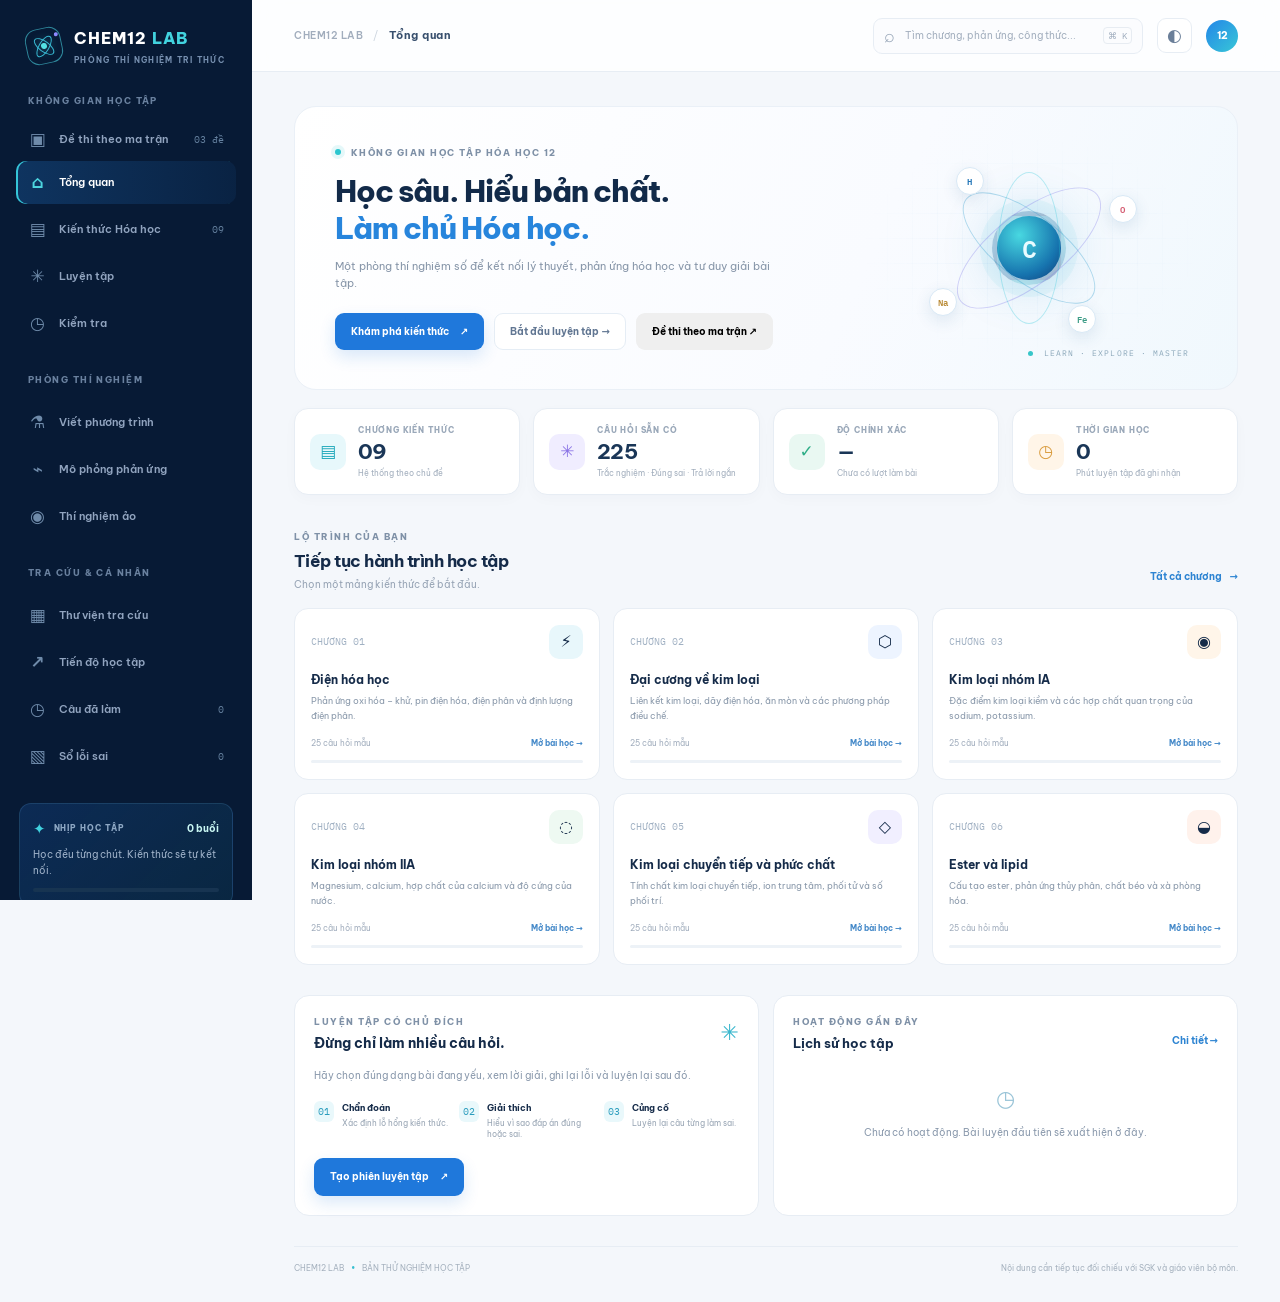
==== commit 98a22971: "Make matrix exams easier to find" ====
--- a/chem12-lab/index.html
+++ b/chem12-lab/index.html
@@ -24,12 +24,12 @@
 <aside class="sidebar" id="sidebar">
 <a class="brand" href="#tong-quan" aria-label="CHEM12 LAB - Trang chủ"><span class="brand-mark"><span class="brand-orbit"></span><span class="brand-dot"></span></span><span><strong>CHEM12 <em>LAB</em></strong><small>PHÒNG THÍ NGHIỆM TRI THỨC</small></span></a>
 <div class="side-label">KHÔNG GIAN HỌC TẬP</div>
+<button class="nav-item matrix-nav-cta" data-view="matrix-exams"><span class="nav-icon">▣</span><span>Đề thi theo ma trận</span><span class="nav-count">03 đề</span></button>
 <nav class="nav-list" id="main-nav" aria-label="Điều hướng chính">
 <button class="nav-item active" data-view="home"><span class="nav-icon">⌂</span><span>Tổng quan</span></button>
 <button class="nav-item" data-view="knowledge"><span class="nav-icon">▤</span><span>Kiến thức Hóa học</span><span class="nav-count">09</span></button>
 <button class="nav-item" data-view="practice"><span class="nav-icon">✳</span><span>Luyện tập</span></button>
 <button class="nav-item" data-view="exam"><span class="nav-icon">◷</span><span>Kiểm tra</span></button>
-<button class="nav-item" data-view="matrix-exams"><span class="nav-icon">▣</span><span>Đề thi theo ma trận</span><span class="nav-count">03</span></button>
 <div class="side-label side-label-spaced">PHÒNG THÍ NGHIỆM</div>
 <button class="nav-item" data-view="equations"><span class="nav-icon">⚗</span><span>Viết phương trình</span></button>
 <button class="nav-item" data-view="lab"><span class="nav-icon">⌁</span><span>Mô phỏng phản ứng</span></button>
@@ -49,7 +49,7 @@
 <main class="main-area">
 <header class="topbar"><div class="topbar-left"><button class="mobile-menu" id="mobile-menu" aria-label="Mở điều hướng">☰</button><div class="breadcrumb"><span>CHEM12 LAB</span><b>/</b><strong id="breadcrumb-current">Tổng quan</strong></div></div><div class="topbar-actions"><label class="global-search"><span>⌕</span><input id="global-search" type="search" placeholder="Tìm chương, phản ứng, công thức..." autocomplete="off"><kbd>⌘ K</kbd></label><button class="icon-button" id="theme-toggle" aria-label="Đổi giao diện" title="Đổi giao diện">◐</button><div class="top-avatar">12</div></div></header>
 <div class="content-wrap" id="view-root">
-<section class="welcome-row"><div><div class="eyebrow"><span class="eyebrow-pulse"></span> KHÔNG GIAN HỌC TẬP HÓA HỌC 12</div><h1>Học sâu. Hiểu bản chất.<br><span>Làm chủ Hóa học.</span></h1><p class="welcome-copy">Một phòng thí nghiệm số để kết nối lý thuyết, phản ứng hóa học và tư duy giải bài tập.</p><div class="welcome-actions"><button class="btn btn-primary" data-goto="knowledge">Khám phá kiến thức <span>↗</span></button><button class="btn btn-quiet" data-goto="practice">Bắt đầu luyện tập <span>→</span></button></div></div>
+<section class="welcome-row"><div><div class="eyebrow"><span class="eyebrow-pulse"></span> KHÔNG GIAN HỌC TẬP HÓA HỌC 12</div><h1>Học sâu. Hiểu bản chất.<br><span>Làm chủ Hóa học.</span></h1><p class="welcome-copy">Một phòng thí nghiệm số để kết nối lý thuyết, phản ứng hóa học và tư duy giải bài tập.</p><div class="welcome-actions"><button class="btn btn-primary" data-goto="knowledge">Khám phá kiến thức <span>↗</span></button><button class="btn btn-quiet" data-goto="practice">Bắt đầu luyện tập <span>→</span></button><button class="btn btn-matrix-quick" data-goto="matrix-exams">Đề thi theo ma trận <span>↗</span></button></div></div>
 <div class="hero-visual" aria-hidden="true"><div class="hero-grid"></div><div class="orbit orbit-one"></div><div class="orbit orbit-two"></div><div class="orbit orbit-three"></div><div class="molecule-core">C</div><span class="atom atom-a">H</span><span class="atom atom-b">O</span><span class="atom atom-c">Na</span><span class="atom atom-d">Fe</span><div class="visual-caption"><i></i> LEARN · EXPLORE · MASTER</div></div></section>
 <section class="stats-grid" id="home-stats">
 <article class="stat-card"><div class="stat-icon cyan">▤</div><div><span>CHƯƠNG KIẾN THỨC</span><strong id="stat-chapters">09</strong><small>Hệ thống theo chủ đề</small></div></article>
